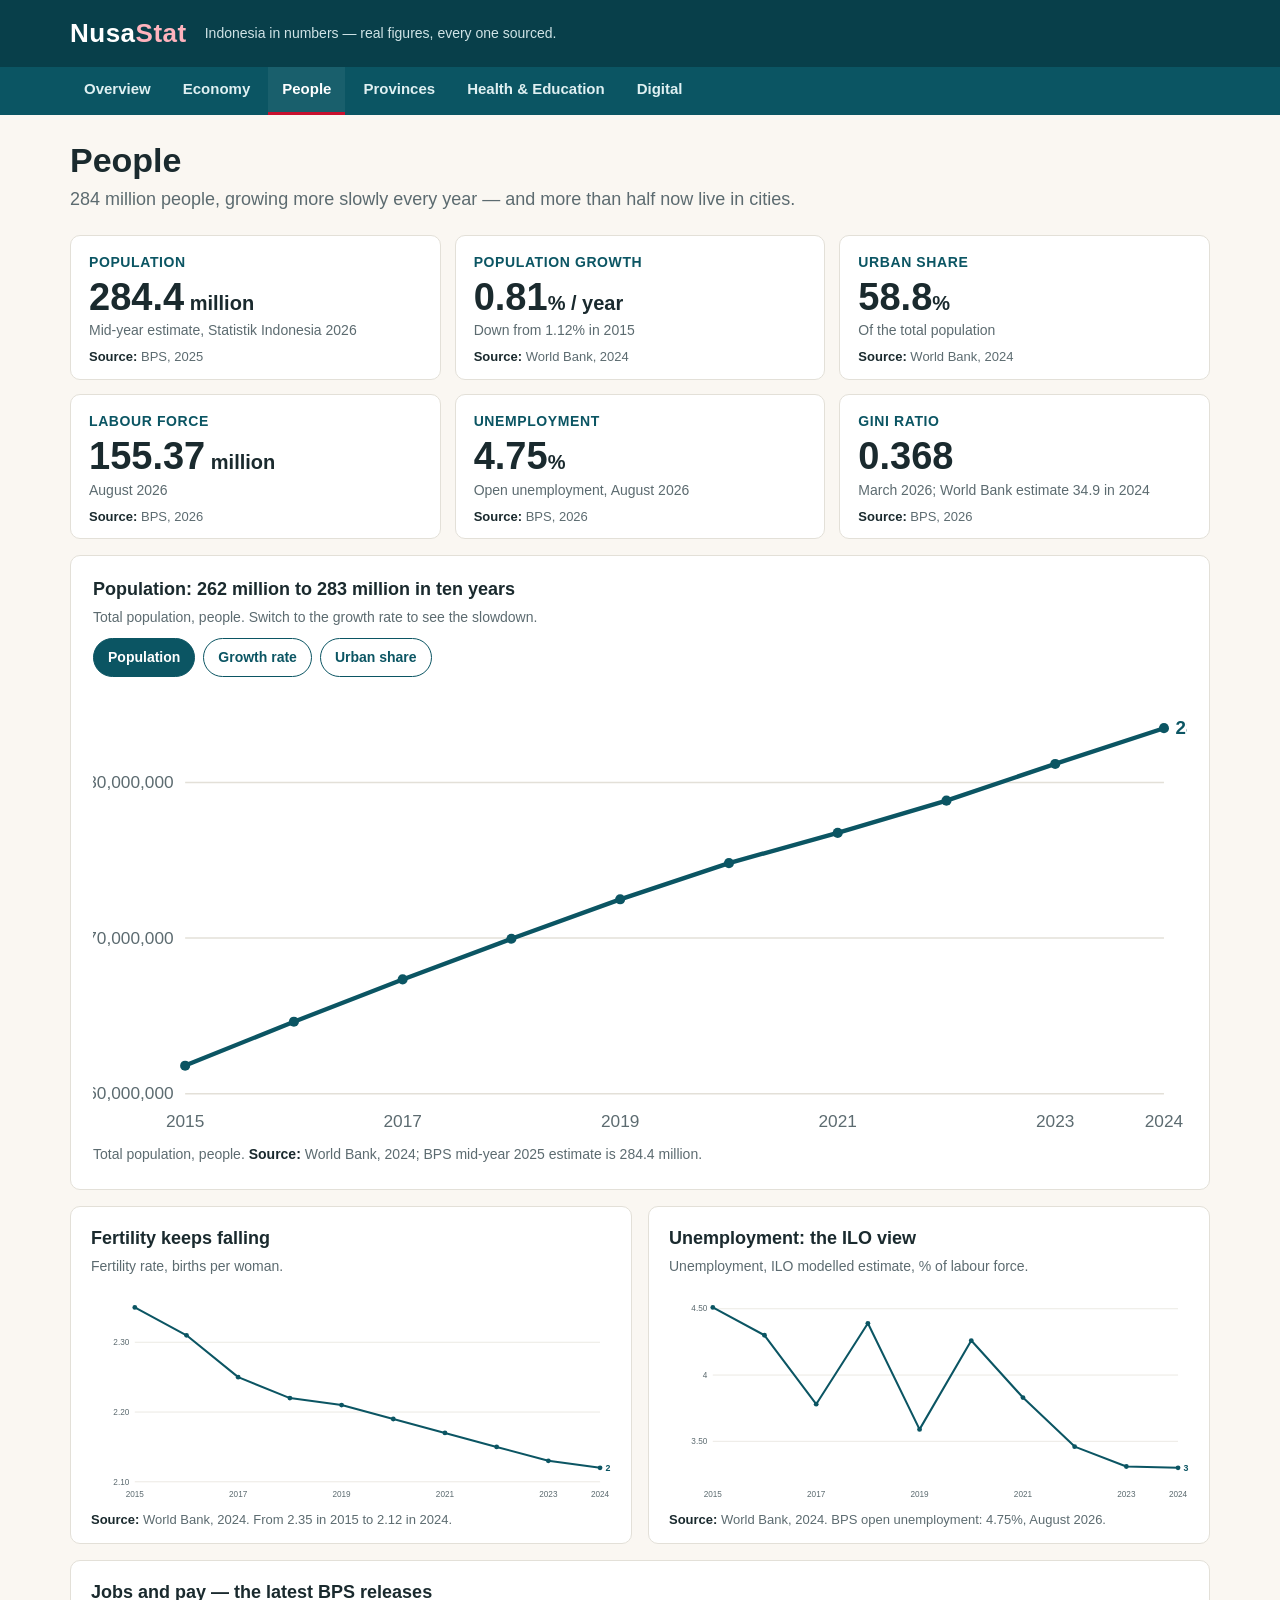
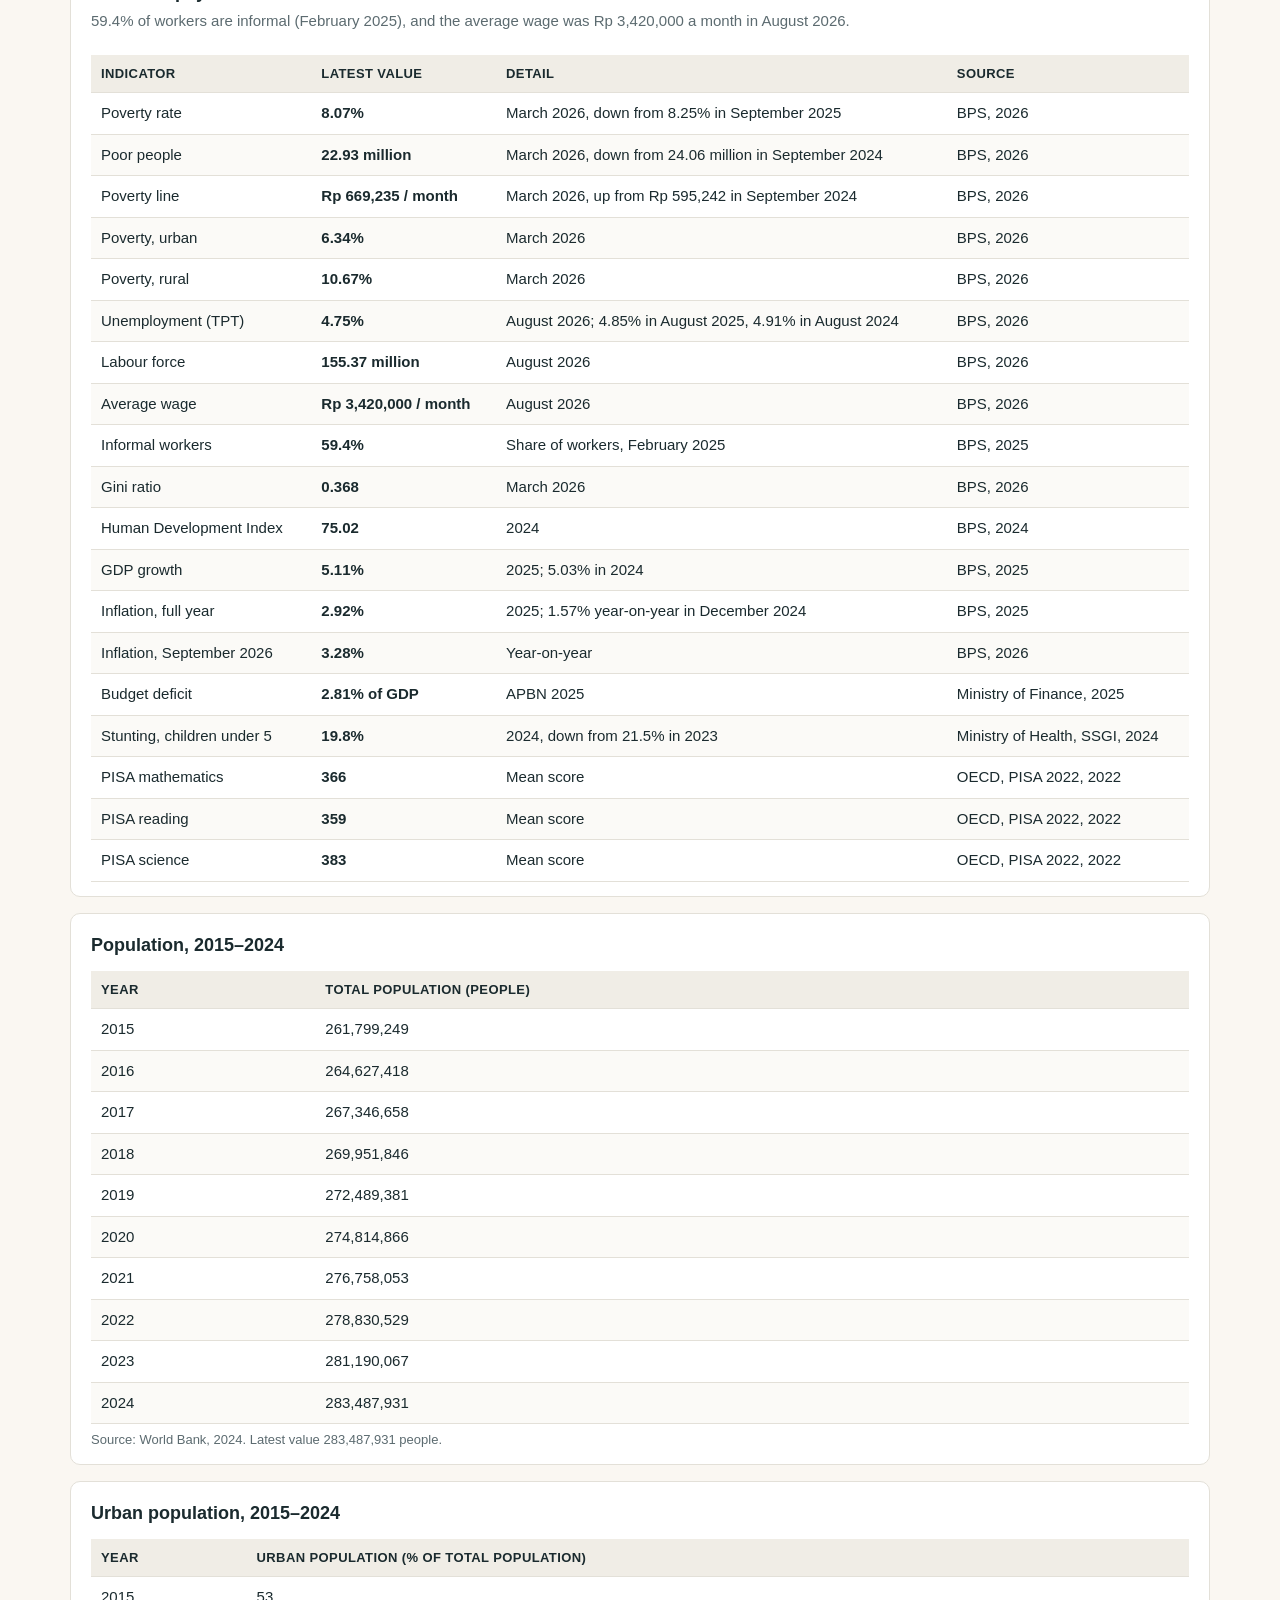
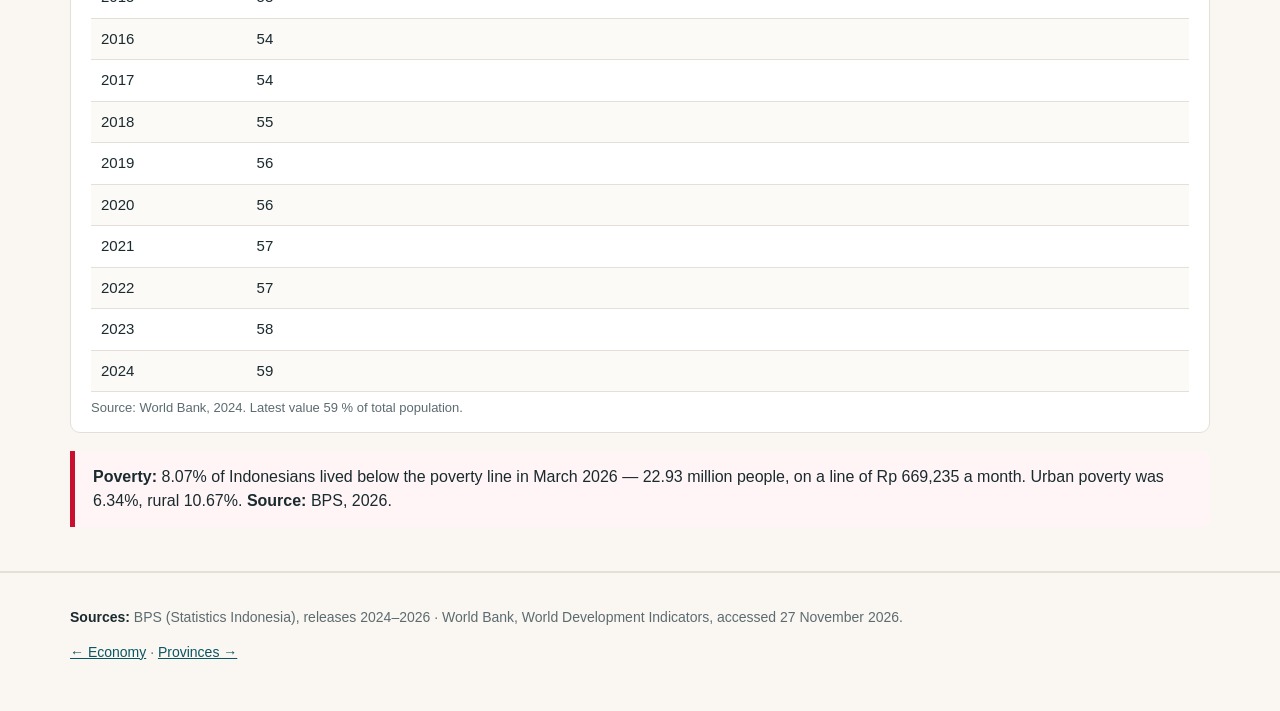
==== app/people.html @ f08d6a36 "NusaStat v2: Indonesia statistics site — 6 pages, 20 charts, 350+ sourced figures" ====
<!DOCTYPE html>
<html lang="en">
<head>
<meta charset="utf-8">
<meta name="viewport" content="width=device-width, initial-scale=1">
<title>People — NusaStat · Indonesia in Numbers</title>
<link rel="stylesheet" href="style.css">
<script src="data.js" defer></script>
<script src="charts.js" defer></script>
<script src="app.js" defer></script>
</head>
<body>
<header class="top"><div class="wrap">
<a class="brand" href="index.html">Nusa<span>Stat</span></a>
<p class="tagline">Indonesia in numbers — real figures, every one sourced.</p>
</div></header>
<nav class="main"><div class="wrap">
<a href="index.html">Overview</a>
<a href="economy.html">Economy</a>
<a href="people.html" class="active">People</a>
<a href="provinces.html">Provinces</a>
<a href="health-education.html">Health &amp; Education</a>
<a href="digital.html">Digital</a>
</div></nav>
<main class="wrap">
<h1>People</h1>
<p class="lede">284 million people, growing more slowly every year — and more than half now live in cities.</p>
<div class="cards">
<div class="card"><div class="k">Population</div><div class="v">284.4<small> million</small></div><p class="n">Mid-year estimate, Statistik Indonesia 2026</p><p class="src"><b>Source:</b> BPS, 2025</p></div>
<div class="card"><div class="k">Population growth</div><div class="v">0.81<small>% / year</small></div><p class="n">Down from 1.12% in 2015</p><p class="src"><b>Source:</b> World Bank, 2024</p></div>
<div class="card"><div class="k">Urban share</div><div class="v">58.8<small>%</small></div><p class="n">Of the total population</p><p class="src"><b>Source:</b> World Bank, 2024</p></div>
<div class="card"><div class="k">Labour force</div><div class="v">155.37<small> million</small></div><p class="n">August 2026</p><p class="src"><b>Source:</b> BPS, 2026</p></div>
<div class="card"><div class="k">Unemployment</div><div class="v">4.75<small>%</small></div><p class="n">Open unemployment, August 2026</p><p class="src"><b>Source:</b> BPS, 2026</p></div>
<div class="card"><div class="k">Gini ratio</div><div class="v">0.368</div><p class="n">March 2026; World Bank estimate 34.9 in 2024</p><p class="src"><b>Source:</b> BPS, 2026</p></div>
</div>

<div class="panel wide">
<h3>Population: 262 million to 283 million in ten years</h3>
<p class="chart-cap">Total population, people. Switch to the growth rate to see the slowdown.</p>
<div class="toggles" data-toggle-group="pop-chart">
<button class="on" data-series="population" data-caption="Total population, people. Source: World Bank, 2024; BPS mid-year 2025 estimate is 284.4 million.">Population</button>
<button data-series="popGrowth" data-caption="Population growth, % per year. Source: World Bank, 2024.">Growth rate</button>
<button data-series="urbanShare" data-caption="Urban population, % of total population. Source: World Bank, 2024.">Urban share</button>
</div>
<div id="pop-chart" data-chart="line" data-series="population" data-title="Total population" data-unit="people"></div>
<p class="src chart-cap">Total population, people. <b>Source:</b> World Bank, 2024; BPS mid-year 2025 estimate is 284.4 million.</p>
</div>

<div class="cols">
<div class="panel">
<h3>Fertility keeps falling</h3>
<p class="chart-cap">Fertility rate, births per woman.</p>
<div data-chart="line" data-series="fertility" data-title="Fertility rate" data-unit="births per woman"></div>
<p class="src"><b>Source:</b> World Bank, 2024. From 2.35 in 2015 to 2.12 in 2024.</p>
</div>
<div class="panel">
<h3>Unemployment: the ILO view</h3>
<p class="chart-cap">Unemployment, ILO modelled estimate, % of labour force.</p>
<div data-chart="line" data-series="unemploymentIlo" data-title="Unemployment, ILO estimate" data-unit="% of labour force"></div>
<p class="src"><b>Source:</b> World Bank, 2024. BPS open unemployment: 4.75%, August 2026.</p>
</div>
</div>

<div class="panel">
<h3>Jobs and pay — the latest BPS releases</h3>
<p class="sub">59.4% of workers are informal (February 2025), and the average wage was Rp 3,420,000 a month in August 2026.</p>
<div class="table-scroll" data-table="bps-latest"></div>
</div>

<div class="panel">
<h3>Population, 2015–2024</h3>
<div class="table-scroll" data-table="series" data-series="population"></div>
</div>
<div class="panel">
<h3>Urban population, 2015–2024</h3>
<div class="table-scroll" data-table="series" data-series="urbanShare"></div>
</div>
<div class="callout"><p><strong>Poverty:</strong> 8.07% of Indonesians lived below the poverty line in March 2026 — 22.93 million people, on a line of Rp 669,235 a month. Urban poverty was 6.34%, rural 10.67%. <b>Source:</b> BPS, 2026.</p></div>
</main>
<footer><div class="wrap">
<p><strong>Sources:</strong> BPS (Statistics Indonesia), releases 2024–2026 · World Bank, World Development Indicators, accessed 27 November 2026.</p>
<p><a href="economy.html">← Economy</a> · <a href="provinces.html">Provinces →</a></p>
</div></footer>
</body>
</html>
---- app/style.css ----
/* NusaStat styles: one stylesheet for all six pages. System fonts only. */
:root {
  --teal: #0b5563;
  --teal-dark: #083f4a;
  --red: #c8102e;
  --ink: #1a2a2e;
  --muted: #5c6b70;
  --paper: #faf7f2;
  --card: #ffffff;
  --line: #e3e0d8;
  --amber: #e07b00;
}
* { box-sizing: border-box; }
body {
  margin: 0;
  font-family: -apple-system, BlinkMacSystemFont, "Segoe UI", Roboto, Helvetica, Arial, sans-serif;
  color: var(--ink);
  background: var(--paper);
  line-height: 1.5;
  font-size: 16px;
}
a { color: var(--teal); }
.wrap { max-width: 1180px; margin: 0 auto; padding: 0 20px; }

/* Header */
header.top { background: var(--teal-dark); color: #fff; }
header.top .wrap { display: flex; align-items: center; gap: 18px; flex-wrap: wrap; padding-top: 14px; padding-bottom: 14px; }
.brand { font-size: 26px; font-weight: 800; letter-spacing: .5px; color: #fff; text-decoration: none; }
.brand span { color: #ffb3bd; }
.tagline { font-size: 14px; color: #cfe3e6; margin: 0; }
nav.main { background: var(--teal); }
nav.main .wrap { display: flex; gap: 4px; flex-wrap: wrap; padding-top: 0; padding-bottom: 0; }
nav.main a {
  color: #dff0f2; text-decoration: none; padding: 11px 14px; font-weight: 600; font-size: 15px;
  border-bottom: 3px solid transparent;
}
nav.main a:hover { color: #fff; background: rgba(255,255,255,.08); }
nav.main a.active { color: #fff; border-bottom-color: var(--red); background: rgba(255,255,255,.06); }

/* Page headings */
h1 { font-size: 34px; line-height: 1.15; margin: 26px 0 6px; }
.lede { font-size: 18px; color: var(--muted); max-width: 820px; margin: 0 0 22px; }
h2 { font-size: 23px; margin: 34px 0 4px; }
h3 { font-size: 18px; margin: 0 0 4px; }
.sub { color: var(--muted); margin: 0 0 14px; font-size: 15px; }

/* Stat cards */
.cards { display: grid; grid-template-columns: repeat(3, 1fr); gap: 14px; margin: 18px 0 8px; }
/* Compact one-row strip for the six headline figures on the overview. */
.cards.strip { grid-template-columns: repeat(6, 1fr); gap: 10px; }
.strip .card { padding: 12px 12px 9px; }
.strip .card .v { font-size: 27px; }
.strip .card .n { font-size: 12px; }
.card {
  background: var(--card); border: 1px solid var(--line); border-radius: 10px;
  padding: 16px 18px 12px;
}
.card .k { font-size: 14px; font-weight: 700; text-transform: uppercase; letter-spacing: .6px; color: var(--teal); }
.card .v { font-size: 38px; font-weight: 800; line-height: 1.1; margin: 4px 0 2px; }
.card .v small { font-size: 20px; font-weight: 700; }
.card .n { font-size: 14px; color: var(--muted); margin: 0; }
.src { font-size: 13px; color: var(--muted); margin: 6px 0 0; }
.src b { color: var(--ink); }

/* Panels and charts */
.panel {
  background: var(--card); border: 1px solid var(--line); border-radius: 10px;
  padding: 18px 20px 14px; margin: 16px 0;
}
.panel.wide { padding: 20px 22px 16px; }
.chart-cap { font-size: 14px; color: var(--muted); margin: 2px 0 8px; }
svg { width: 100%; height: auto; display: block; }
.legend { display: flex; gap: 18px; flex-wrap: wrap; font-size: 14px; margin-bottom: 6px; }
.legend i { display: inline-block; width: 14px; height: 4px; border-radius: 2px; margin-right: 6px; vertical-align: middle; }

/* Toggle buttons */
.toggles { display: flex; gap: 8px; flex-wrap: wrap; margin: 10px 0 4px; }
.toggles button, .filter-row button {
  font: inherit; font-size: 14px; font-weight: 600; padding: 8px 14px; border-radius: 20px;
  border: 1px solid var(--teal); background: #fff; color: var(--teal); cursor: pointer;
}
.toggles button.on { background: var(--teal); color: #fff; }
.toggles button:hover { background: #e6f1f2; }
.toggles button.on:hover { background: var(--teal-dark); }

/* Search and filter */
.filter-row { display: flex; gap: 10px; align-items: center; flex-wrap: wrap; margin: 16px 0 4px; }
.filter-row input[type="search"], .filter-row input[type="text"] {
  font: inherit; font-size: 16px; padding: 10px 14px; border: 1px solid #b9c4c6; border-radius: 8px;
  width: min(420px, 100%); background: #fff;
}
.hint { font-size: 14px; color: var(--muted); }

/* Tables */
table { width: 100%; border-collapse: collapse; font-size: 15px; margin-top: 8px; }
th, td { text-align: left; padding: 9px 10px; border-bottom: 1px solid var(--line); vertical-align: top; }
th { background: #f0ede6; font-size: 13px; text-transform: uppercase; letter-spacing: .4px; }
tbody tr:nth-child(even) td { background: #fbfaf7; }
td strong { font-weight: 700; }
.table-scroll { overflow-x: auto; }

/* Two-column layout */
.cols { display: grid; grid-template-columns: 1fr 1fr; gap: 16px; }
.cols .panel { margin: 0; }

/* Callout */
.callout { border-left: 5px solid var(--red); background: #fff5f6; padding: 14px 18px; border-radius: 0 8px 8px 0; margin: 18px 0; }
.callout p { margin: 0; }
.note { font-size: 14px; color: var(--muted); }

/* Footer */
footer { border-top: 2px solid var(--line); margin-top: 44px; padding: 20px 0 34px; font-size: 14px; color: var(--muted); }
footer strong { color: var(--ink); }

@media (max-width: 860px) {
  .cards { grid-template-columns: repeat(2, 1fr); }
  .cards.strip { grid-template-columns: repeat(3, 1fr); }
  .cols { grid-template-columns: 1fr; }
  h1 { font-size: 28px; }
  .card .v { font-size: 30px; }
}
@media (max-width: 520px) {
  .cards { grid-template-columns: 1fr 1fr; gap: 10px; }
  .cards.strip { grid-template-columns: 1fr 1fr; }
  .card { padding: 12px 12px 9px; }
  .card .v { font-size: 25px; }
  .card .n { font-size: 12px; }
  h1 { font-size: 25px; }
  .brand { font-size: 22px; }
  nav.main a { padding: 10px 9px; font-size: 14px; }
  th, td { padding: 7px 6px; font-size: 14px; }
}
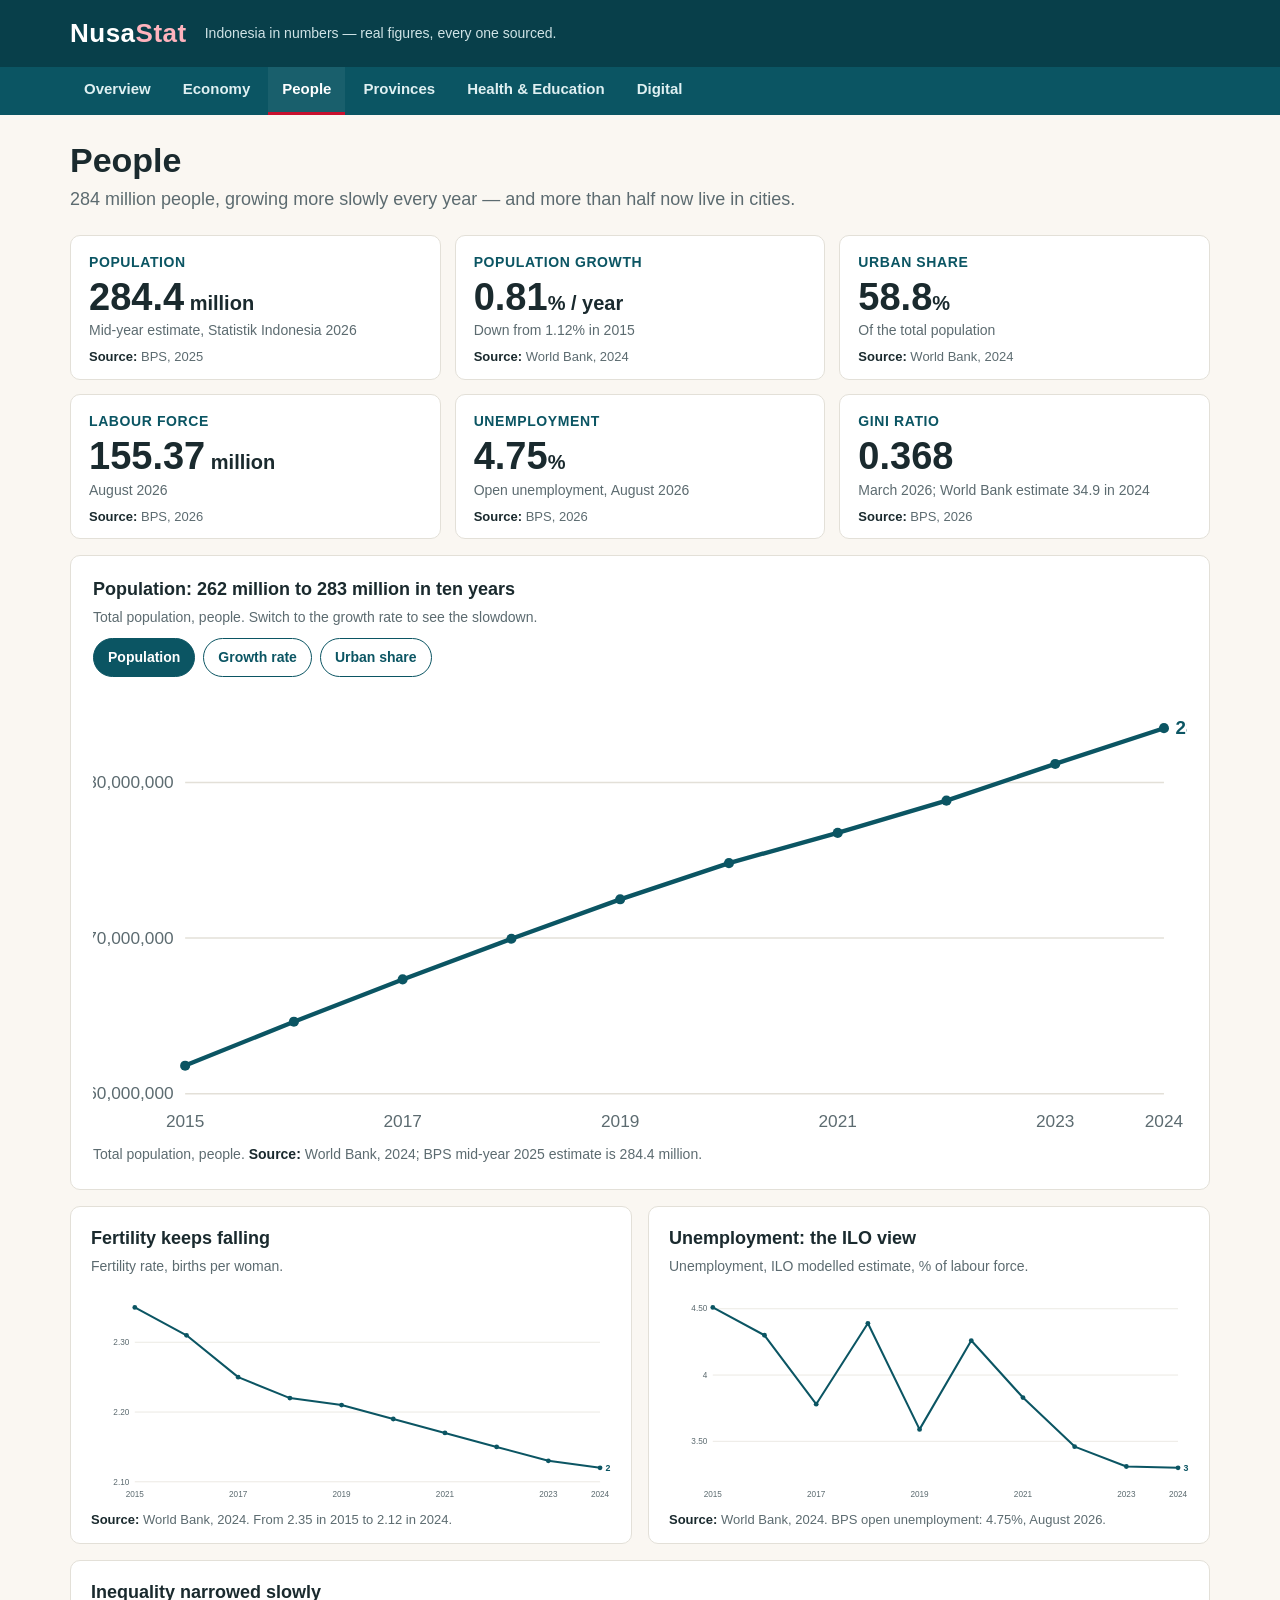
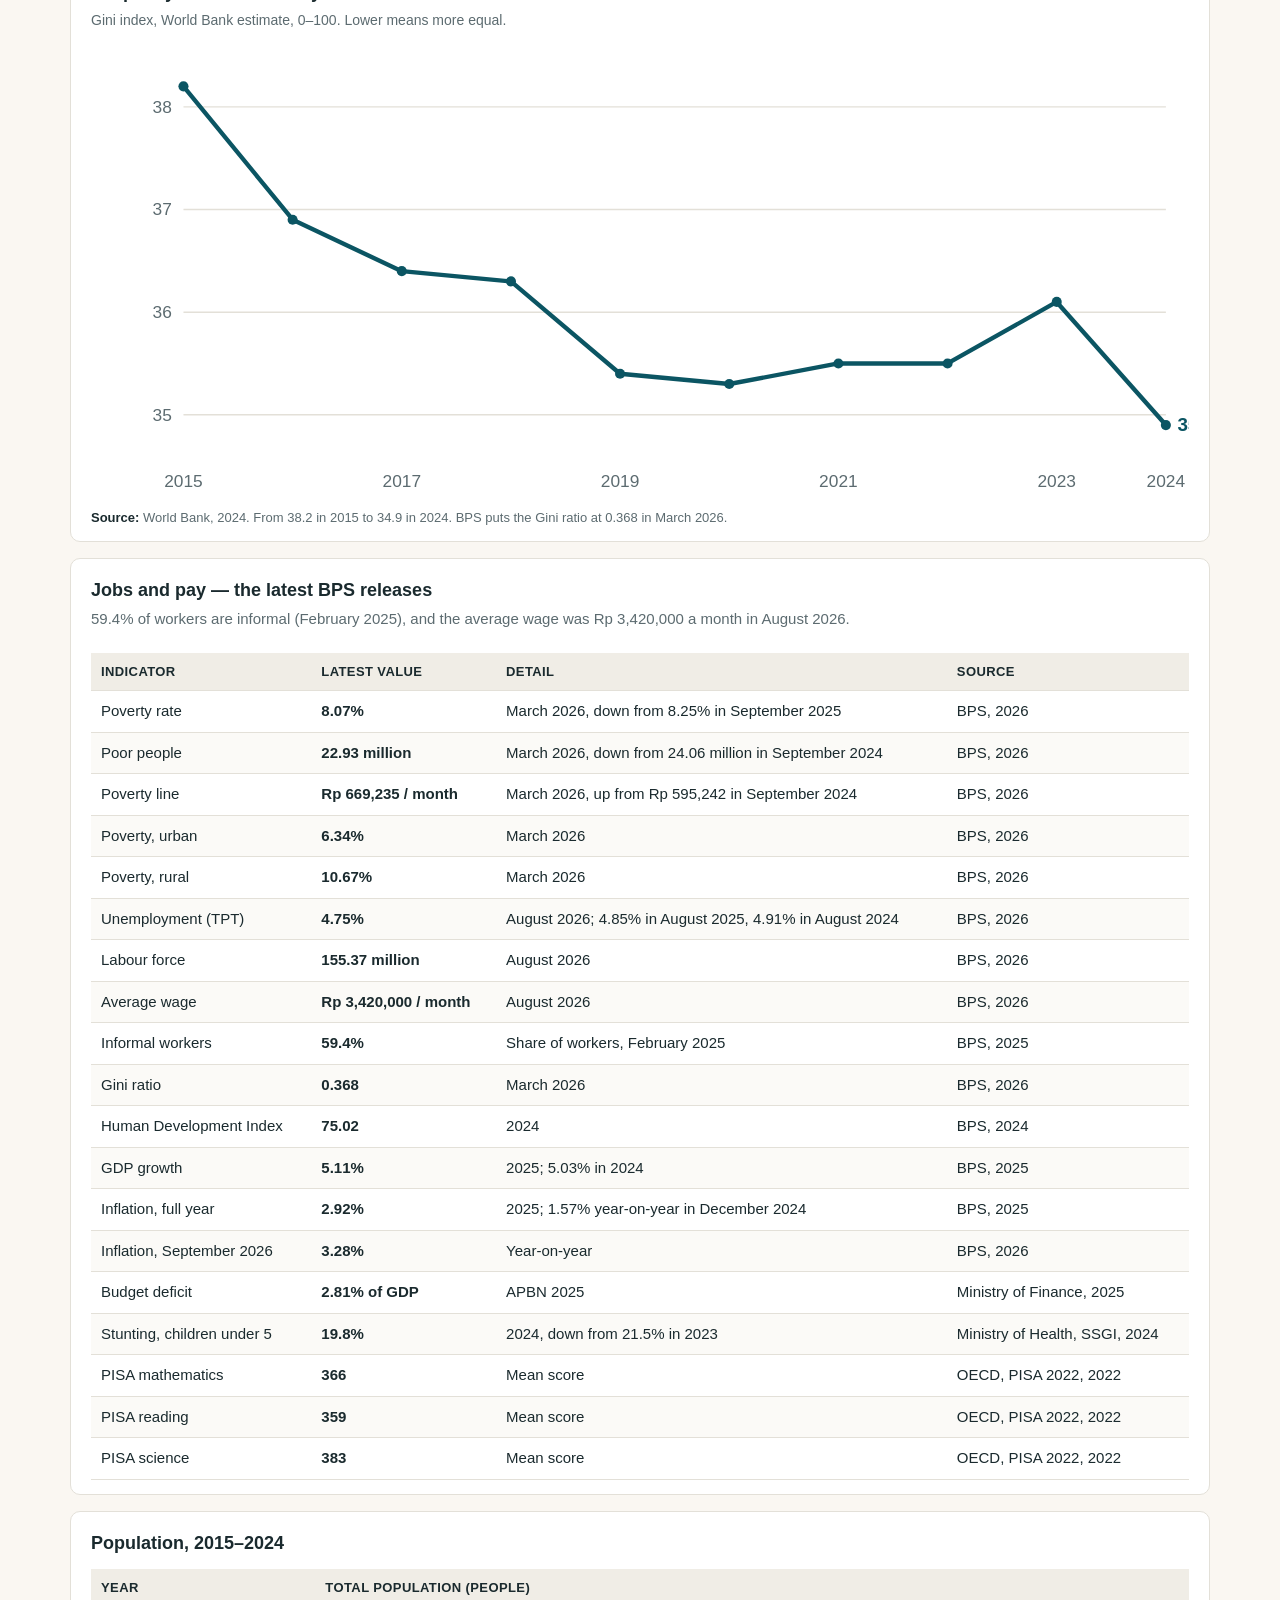
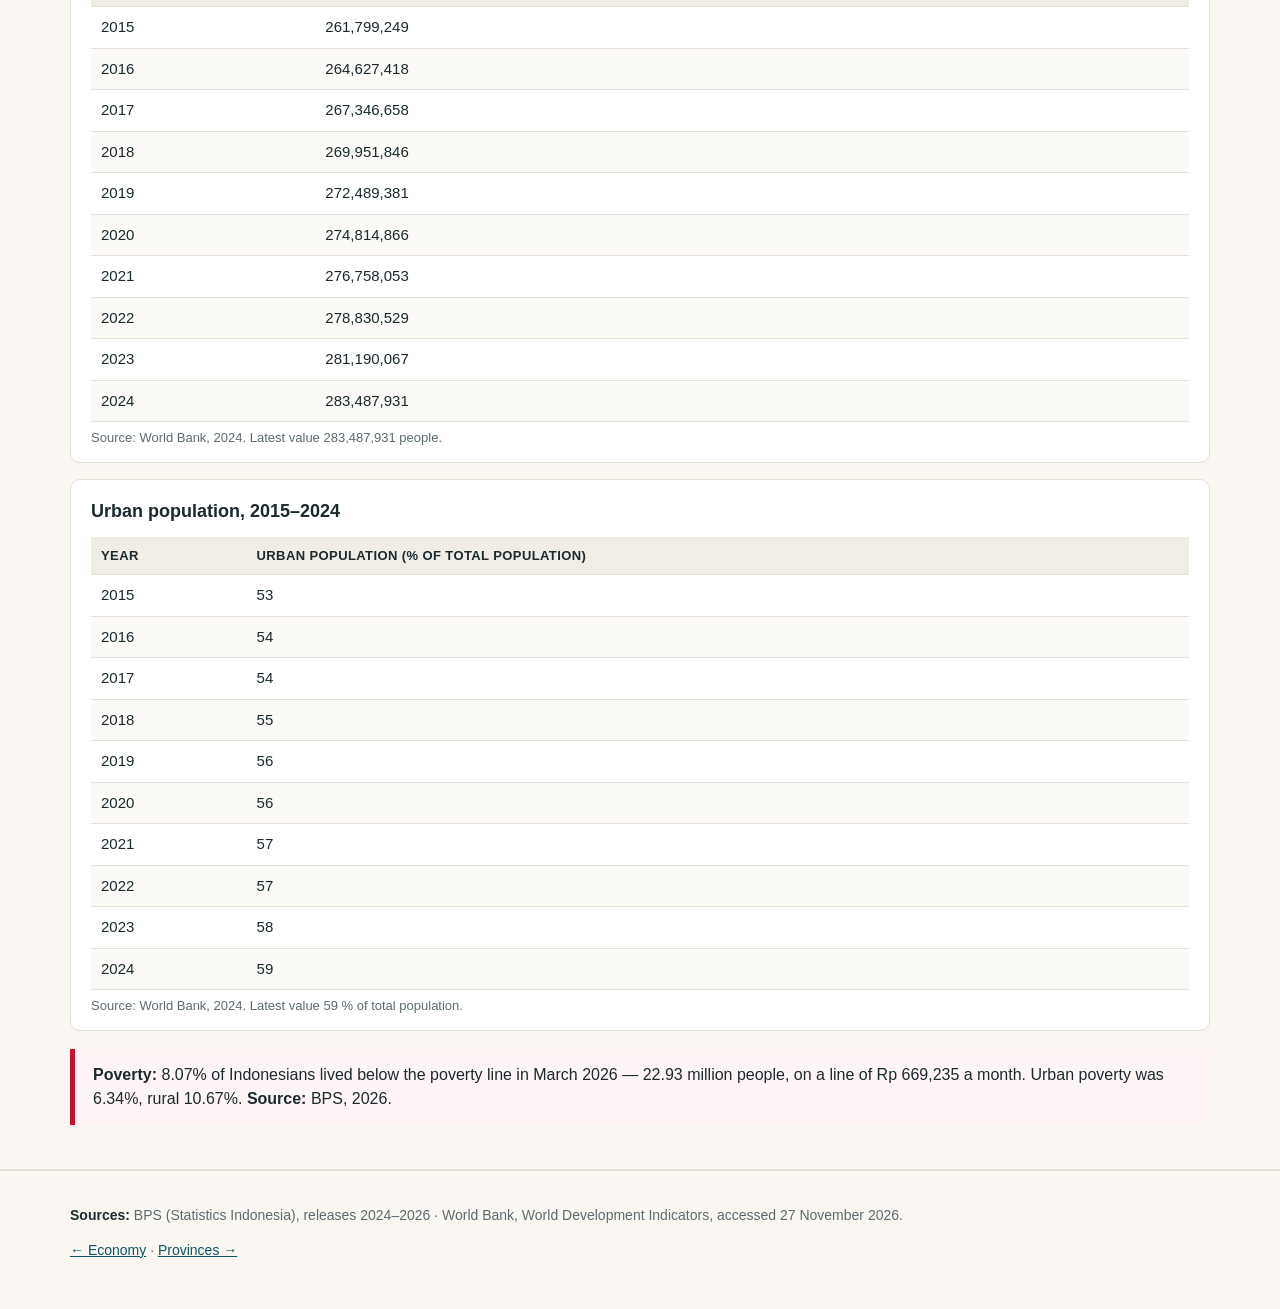
==== commit 3aab8fff: "Add 20th chart: Gini index on People page" ====
--- a/app/people.html
+++ b/app/people.html
@@ -62,6 +62,13 @@
 </div>
 
 <div class="panel">
+<h3>Inequality narrowed slowly</h3>
+<p class="chart-cap">Gini index, World Bank estimate, 0–100. Lower means more equal.</p>
+<div data-chart="line" data-series="giniWb" data-title="Gini index" data-unit="index 0-100"></div>
+<p class="src"><b>Source:</b> World Bank, 2024. From 38.2 in 2015 to 34.9 in 2024. BPS puts the Gini ratio at 0.368 in March 2026.</p>
+</div>
+
+<div class="panel">
 <h3>Jobs and pay — the latest BPS releases</h3>
 <p class="sub">59.4% of workers are informal (February 2025), and the average wage was Rp 3,420,000 a month in August 2026.</p>
 <div class="table-scroll" data-table="bps-latest"></div>
